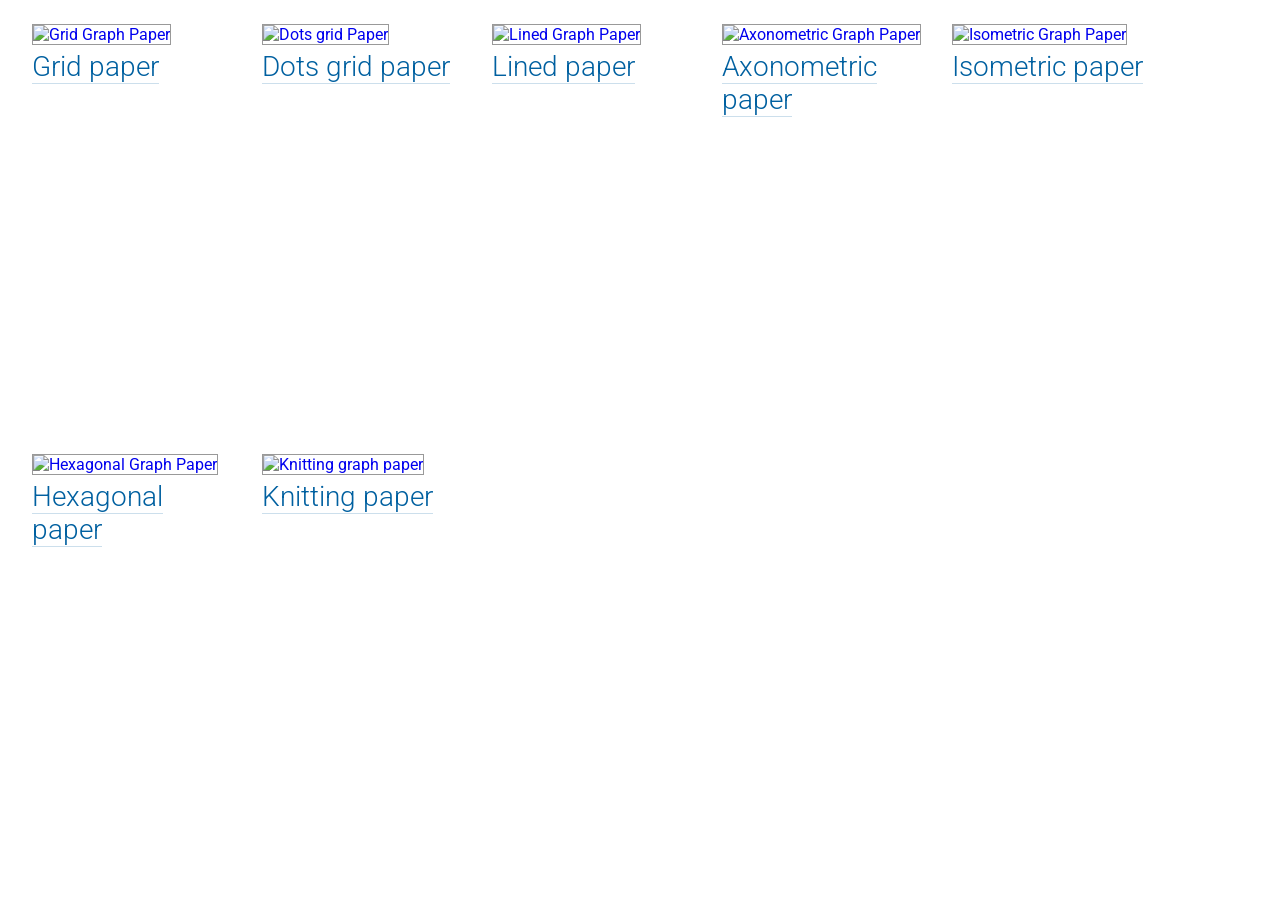
==== index.html @ 412adf3a "Add files via upload" ====
<!DOCTYPE html>
<html lang="En">
<head>
<meta charset="UTF-8">
<meta name="viewport" content="width=device-width, initial-scale=1.0">
<title>Useful PDF graph paper generator | graph4.me</title>
<link rel="stylesheet" type="text/css" href="/css/style.css">
<link href='https://fonts.googleapis.com/css?family=Roboto:300,400,500' rel='stylesheet' type='text/css'>
<meta name="description" content="Free online generator of blank printable graph paper A4 and Letter formats PDFs without labels and links: squared, dotted, lined, axonometric, isometric, hexagonal, millimeter, knitting.">
<meta name="msvalidate.01" content="FE4D413B3AB7DDF52B6E8BDF8EB95A81">
<meta name="p:domain_verify" content="b2574cb377a9726d5f98ace4961d4f7e">
<link rel="apple-touch-icon" sizes="57x57" href="favicon/grid/apple-touch-icon-57x57.png">
	<link rel="apple-touch-icon" sizes="60x60" href="favicon/grid/apple-touch-icon-60x60.png">
	<link rel="apple-touch-icon" sizes="72x72" href="favicon/grid/apple-touch-icon-72x72.png">
	<link rel="apple-touch-icon" sizes="76x76" href="favicon/grid/apple-touch-icon-76x76.png">
	<link rel="apple-touch-icon" sizes="114x114" href="favicon/grid/apple-touch-icon-114x114.png">
	<link rel="apple-touch-icon" sizes="120x120" href="favicon/grid/apple-touch-icon-120x120.png">
	<link rel="apple-touch-icon" sizes="144x144" href="favicon/grid/apple-touch-icon-144x144.png">
	<link rel="apple-touch-icon" sizes="152x152" href="favicon/grid/apple-touch-icon-152x152.png">
	<link rel="apple-touch-icon" sizes="180x180" href="favicon/grid/apple-touch-icon-180x180.png">
	<link rel="icon" type="image/png" href="favicon/grid/favicon-32x32.png" sizes="32x32">
	<link rel="icon" type="image/png" href="favicon/grid/favicon-194x194.png" sizes="194x194">
	<link rel="icon" type="image/png" href="favicon/grid/favicon-96x96.png" sizes="96x96">
	<link rel="icon" type="image/png" href="favicon/grid/android-chrome-192x192.png" sizes="192x192">
	<link rel="icon" type="image/png" href="favicon/grid/favicon-16x16.png" sizes="16x16">
	<link rel="manifest" href="favicon/grid/manifest.json">
	<link rel="mask-icon" href="favicon/grid/safari-pinned-tab.svg" color="#5bbad5">
	<meta name="apple-mobile-web-app-title" content="Graph paper generator">
	<meta name="application-name" content="Graph paper generator">
	<meta name="msapplication-TileColor" content="#da532c">
	<meta name="msapplication-TileImage" content="favicon/grid/mstile-144x144.png">
	<meta name="theme-color" content="#ffffff">

</head>
<body>
	<div class="container">
		<div class="section">
			<div class="row">
										<div class="icon-graph">
					<a href="grid.html">
						<img src="images/icon/grid-icon.png" alt="Grid Graph Paper" class="graphicon">
					</a>
					<h2><a href="grid.html">Grid paper</a></h2>
				</div>
				<div class="icon-graph">
					<a href="dots.html">
						<img src="images/icon/dots-icon.png" alt="Dots grid Paper" class="graphicon">
					</a>
					<h2><a href="dots.html">Dots grid paper</a></h2>
				</div>
				<div class="icon-graph">
					<a href="lined.html">
						<img src="images/icon/lined-icon.png" alt="Lined Graph Paper" class="graphicon">
					</a>
					<h2><a href="lined.html">Lined paper</a></h2>
				</div>
				<div class="icon-graph">
					<a href="axonometric.html">
						<img src="images/icon/axonometric-icon.png" alt="Axonometric Graph Paper" class="graphicon">
					</a>
					<h2><a href="axonometric.html">Axonometric paper</a></h2>
				</div>
				<div class="icon-graph">
					<a href="isometric.html">
						<img src="images/icon/isometric-icon.png" alt="Isometric Graph Paper" class="graphicon">
					</a>
					<h2><a href="isometric.html">Isometric paper</a></h2>
				</div>
				<!--<div class="icon-graph">
					<a href="isometricdots.html">
						<img src="images/icon/dots-icon.png" alt="Dots grid Paper" class="graphicon">
					</a>
					<h2><a href="isometricdots.html">Isometric dotted paper</a></h2>
				</div>-->
				<div class="icon-graph">
					<a href="hexagonal.html">
						<img src="images/icon/hexagonal-icon.png" alt="Hexagonal Graph Paper" class="graphicon">
					</a>
					<h2><a href="hexagonal.html">Hexagonal paper</a></h2>
				</div>
				<div class="icon-graph">
					<a href="knitting.html">
						<img src="images/icon/knitting-icon.png" alt="Knitting graph paper" class="graphicon">
					</a>
					<h2><a href="knitting.html">Knitting paper</a></h2>
				</div>
			</div>
		</div>
	</div>
<script>
  (function(i,s,o,g,r,a,m){i['GoogleAnalyticsObject']=r;i[r]=i[r]||function(){
  (i[r].q=i[r].q||[]).push(arguments)},i[r].l=1*new Date();a=s.createElement(o),
  m=s.getElementsByTagName(o)[0];a.async=1;a.src=g;m.parentNode.insertBefore(a,m)
  })(window,document,'script','//www.google-analytics.com/analytics.js','ga');

  ga('create', 'UA-71348600-1', 'auto');
  ga('send', 'pageview');

</script>

</body>
</html>
---- css/style.css ----
/*! normalize.css v3.0.2 | MIT License | git.io/normalize */
/**
 * 1. Set default font family to sans-serif.
 * 2. Prevent iOS text size adjust after orientation change, without disabling
 *    user zoom.
 */
html {
  font-family: sans-serif;
  /* 1 */
  -ms-text-size-adjust: 100%;
  /* 2 */
  -webkit-text-size-adjust: 100%;
  /* 2 */ }

/**
 * Remove default margin.
 */
body {
  margin: 0; }

/* HTML5 display definitions
   ========================================================================== */
/**
 * Correct `block` display not defined for any HTML5 element in IE 8/9.
 * Correct `block` display not defined for `details` or `summary` in IE 10/11
 * and Firefox.
 * Correct `block` display not defined for `main` in IE 11.
 */
article,
aside,
details,
figcaption,
figure,
footer,
header,
hgroup,
main,
menu,
nav,
section,
summary {
  display: block; }

/**
 * 1. Correct `inline-block` display not defined in IE 8/9.
 * 2. Normalize vertical alignment of `progress` in Chrome, Firefox, and Opera.
 */
audio,
canvas,
progress,
video {
  display: inline-block;
  /* 1 */
  vertical-align: baseline;
  /* 2 */ }

/**
 * Prevent modern browsers from displaying `audio` without controls.
 * Remove excess height in iOS 5 devices.
 */
audio:not([controls]) {
  display: none;
  height: 0; }

/**
 * Address `[hidden]` styling not present in IE 8/9/10.
 * Hide the `template` element in IE 8/9/11, Safari, and Firefox < 22.
 */
[hidden],
template {
  display: none; }

/* Links
   ========================================================================== */
/**
 * Remove the gray background color from active links in IE 10.
 */
a {
  background-color: transparent; }

/**
 * Improve readability when focused and also mouse hovered in all browsers.
 */
a:active,
a:hover {
  outline: 0; }

/* Text-level semantics
   ========================================================================== */
/**
 * Address styling not present in IE 8/9/10/11, Safari, and Chrome.
 */
abbr[title] {
  border-bottom: 1px dotted; }

/**
 * Address style set to `bolder` in Firefox 4+, Safari, and Chrome.
 */
b,
strong {
  font-weight: bold; }

/**
 * Address styling not present in Safari and Chrome.
 */
dfn {
  font-style: italic; }

/**
 * Address variable `h1` font-size and margin within `section` and `article`
 * contexts in Firefox 4+, Safari, and Chrome.
 */
h1 {
  font-size: 2em;
  margin: 0.67em 0; }

/**
 * Address styling not present in IE 8/9.
 */
mark {
  background: #ff0;
  color: #000; }

/**
 * Address inconsistent and variable font size in all browsers.
 */
small {
  font-size: 80%; }

/**
 * Prevent `sub` and `sup` affecting `line-height` in all browsers.
 */
sub,
sup {
  font-size: 75%;
  line-height: 0;
  position: relative;
  vertical-align: baseline; }

sup {
  top: -0.5em; }

sub {
  bottom: -0.25em; }

/* Embedded content
   ========================================================================== */
/**
 * Remove border when inside `a` element in IE 8/9/10.
 */
img {
  border: 0; }

/**
 * Correct overflow not hidden in IE 9/10/11.
 */
svg:not(:root) {
  overflow: hidden; }

/* Grouping content
   ========================================================================== */
/**
 * Address margin not present in IE 8/9 and Safari.
 */
figure {
  margin: 1em 40px; }

/**
 * Address differences between Firefox and other browsers.
 */
hr {
  -moz-box-sizing: content-box;
  box-sizing: content-box;
  height: 0; }

/**
 * Contain overflow in all browsers.
 */
pre {
  overflow: auto; }

/**
 * Address odd `em`-unit font size rendering in all browsers.
 */
code,
kbd,
pre,
samp {
  font-family: monospace, monospace;
  font-size: 1em; }

/* Forms
   ========================================================================== */
/**
 * Known limitation: by default, Chrome and Safari on OS X allow very limited
 * styling of `select`, unless a `border` property is set.
 */
/**
 * 1. Correct color not being inherited.
 *    Known issue: affects color of disabled elements.
 * 2. Correct font properties not being inherited.
 * 3. Address margins set differently in Firefox 4+, Safari, and Chrome.
 */
button,
input,
optgroup,
select,
textarea {
  color: inherit;
  /* 1 */
  font: inherit;
  /* 2 */
  margin: 0;
  /* 3 */ }

/**
 * Address `overflow` set to `hidden` in IE 8/9/10/11.
 */
button {
  overflow: visible; }

/**
 * Address inconsistent `text-transform` inheritance for `button` and `select`.
 * All other form control elements do not inherit `text-transform` values.
 * Correct `button` style inheritance in Firefox, IE 8/9/10/11, and Opera.
 * Correct `select` style inheritance in Firefox.
 */
button,
select {
  text-transform: none; }

/**
 * 1. Avoid the WebKit bug in Android 4.0.* where (2) destroys native `audio`
 *    and `video` controls.
 * 2. Correct inability to style clickable `input` types in iOS.
 * 3. Improve usability and consistency of cursor style between image-type
 *    `input` and others.
 */
/* 1 */
html input[type="button"],
button,
input[type="reset"],
input[type="submit"] {
  -webkit-appearance: button;
  /* 2 */
  cursor: pointer;
  /* 3 */ }

/**
 * Re-set default cursor for disabled elements.
 */
button[disabled],
html input[disabled] {
  cursor: default; }

/**
 * Remove inner padding and border in Firefox 4+.
 */
button::-moz-focus-inner,
input::-moz-focus-inner {
  border: 0;
  padding: 0; }

/**
 * Address Firefox 4+ setting `line-height` on `input` using `!important` in
 * the UA stylesheet.
 */
input {
  line-height: normal; }

/**
 * It's recommended that you don't attempt to style these elements.
 * Firefox's implementation doesn't respect box-sizing, padding, or width.
 *
 * 1. Address box sizing set to `content-box` in IE 8/9/10.
 * 2. Remove excess padding in IE 8/9/10.
 */
input[type="checkbox"],
input[type="radio"] {
  box-sizing: border-box;
  /* 1 */
  padding: 0;
  /* 2 */ }

/**
 * Fix the cursor style for Chrome's increment/decrement buttons. For certain
 * `font-size` values of the `input`, it causes the cursor style of the
 * decrement button to change from `default` to `text`.
 */
input[type="number"]::-webkit-inner-spin-button,
input[type="number"]::-webkit-outer-spin-button {
  height: auto; }

/**
 * 1. Address `appearance` set to `searchfield` in Safari and Chrome.
 * 2. Address `box-sizing` set to `border-box` in Safari and Chrome
 *    (include `-moz` to future-proof).
 */
input[type="search"] {
  -webkit-appearance: textfield;
  /* 1 */
  -moz-box-sizing: content-box;
  -webkit-box-sizing: content-box;
  /* 2 */
  box-sizing: content-box; }

/**
 * Remove inner padding and search cancel button in Safari and Chrome on OS X.
 * Safari (but not Chrome) clips the cancel button when the search input has
 * padding (and `textfield` appearance).
 */
input[type="search"]::-webkit-search-cancel-button,
input[type="search"]::-webkit-search-decoration {
  -webkit-appearance: none; }

/**
 * Define consistent border, margin, and padding.
 */
fieldset {
  border: 1px solid #c0c0c0;
  margin: 0 2px;
  padding: 0.35em 0.625em 0.75em; }

/**
 * 1. Correct `color` not being inherited in IE 8/9/10/11.
 * 2. Remove padding so people aren't caught out if they zero out fieldsets.
 */
legend {
  border: 0;
  /* 1 */
  padding: 0;
  /* 2 */ }

/**
 * Remove default vertical scrollbar in IE 8/9/10/11.
 */
textarea {
  overflow: auto; }

/**
 * Don't inherit the `font-weight` (applied by a rule above).
 * NOTE: the default cannot safely be changed in Chrome and Safari on OS X.
 */
optgroup {
  font-weight: bold; }

/* Tables
   ========================================================================== */
/**
 * Remove most spacing between table cells.
 */
table {
  border-collapse: collapse;
  border-spacing: 0; }

td,
th {
  padding: 0; }

html, body {
  font-family: 'Roboto', sans-serif; }

body {
  width: 100%;
  height: 100%; }

.container {
  margin: 0;
  width: 100%; }

.content {
  min-height: calc(100vh - 60px);
  position: relative; }

.page-footer {
  width: 100%;
  height: 60px;
  background-color: #bdbdbd;
  color: #000;
  font-size: 12px;
  font-weight: 300; }

.section {
  padding-top: 24px;
  padding-left: 20px; }

.row {
  width: 100%;
  min-height: 100%;
  display: table; }
  .row:after {
    content: "";
    display: table;
    clear: both; }

.leftdiv {
  width: 38px;
  background: #ffffff;
  position: absolute;
  top: 38px;
  left: 0;
  bottom: 60px;
  border-right: #bdbdbd 1px solid;
  display: none; }

.topdiv {
  min-width: 100%;
  background: #ffffff;
  height: 38px;
  position: absolute;
  top: 0;
  left: 0;
  border-bottom: #bdbdbd 1px solid;
  display: none; }

.rightdiv {
  width: 38px;
  background: #ffffff;
  position: absolute;
  top: 38px;
  right: 0;
  bottom: 60px;
  border-left: #bdbdbd 1px solid;
  display: none; }

.vline20mm {
  height: 100%;
  width: 1px;
  border: none;
  border-left: 1px solid #000;
  left: 20mm;
  position: absolute;
  bottom: 60px;
  display: none; }

.vline1quarterinch {
  height: 100%;
  width: 1px;
  border: none;
  border-left: 1px solid #000;
  left: 1.25in;
  position: absolute;
  bottom: 60px;
  display: none; }

.icon-graph {
  width: 230px;
  height: 400px;
  float: left;
  box-sizing: border-box;
  padding: 0 0.75rem;
  display: inline;
  margin-bottom: 30px; }

.graphicon {
  border: solid 1pt #999;
  margin: 0;
  width: 220px; }

a {
  text-decoration: none; }

h1 {
  font-size: 32px;
  margin-top: 78px;
  font-weight: 300;
  margin-bottom: 0;
  margin-left: -3px; }

h2 a:link {
  color: #0060a0;
  border-bottom: 1px solid;
  border-bottom-color: rgba(0, 96, 160, 0.2); }

h2 a:hover {
  color: #d04000;
  border-bottom-color: rgba(255, 218, 202, 0.5); }

h2 {
  font-size: 28px;
  margin-top: 5px;
  font-weight: 300; }

h5 {
  font-size: 14px;
  font-weight: 300;
  margin-bottom: 5px;
  color: #686868; }

blockquote {
  margin: 10px 0;
  padding-left: 10px;
  border-left: 2px solid #ee6e73; }

.flow-text {
  font-weight: 300; }

.flow-text a {
  text-decoration: underline; }

.graphgenerator {
  margin-left: 50%;
  max-width: 45%;
  min-width: 30%; }

.h-first {
  margin-top: 14px; }

.h-second {
  margin-top: 17px; }

.h-third {
  margin-top: 21px; }

.h-fourth {
  margin-top: 20px; }

.download {
  margin-top: 34px;
  font-size: 20px;
  font-weight: 300; }

.btn {
  border: #bdbdbd solid 1px;
  border-radius: 2px;
  display: inline-block;
  width: 100px;
  height: 31px;
  line-height: 32px;
  margin-bottom: 3px;
  outline: 0;
  padding: 0;
  vertical-align: middle;
  -webkit-tap-highlight-color: transparent; }

.btn.disabled, .btn:disabled {
  background-color: #ccc;
  box-shadow: none;
  color: #fff;
  cursor: default; }
  .btn.disabled *, .btn:disabled * {
    pointer-events: none; }
  .btn.disabled:hover, .btn:disabled:hover {
    background-color: #ccc;
    color: #fff; }

.btn i {
  font-size: 14px;
  line-height: inherit; }

.btn {
  text-decoration: none;
  font-size: 14px;
  color: #000;
  background-color: #fff;
  text-align: center;
  letter-spacing: .5px;
  transition: .2s ease-out;
  cursor: pointer; }
  .btn:hover {
    background-color: #d9d9d9; }

.btn-block {
  display: block; }

.btn-floating {
  display: inline-block;
  color: #fff;
  position: relative;
  overflow: hidden;
  z-index: 1;
  width: 40px;
  height: 40px;
  line-height: 40px;
  padding: 0;
  background-color: #D3D3D3;
  border-radius: 50%;
  text-align: center;
  transition: .3s;
  cursor: pointer;
  vertical-align: middle; }
  .btn-floating:hover {
    background-color: #666; }
  .btn-floating:before {
    border-radius: 0; }

.bordergreen {
  border: #66bb6a solid 1px; }

.borderblue {
  border: #42a5f5 solid 1px; }

.bordergray {
  border: #bdbdbd solid 1px; }

.borderblack {
  border: #000 solid 1px; }

.borderorange {
  border: #FF8800 solid 1px; }

.borderinvert {
  border: #bdbdbd solid 1px;
  background: #e0e0e0;
  color: White;
  letter-spacing: 2px;
  font-weight: 300; }

.bordersolid {
  border: #bdbdbd solid 1px; }

.borderdashed {
  border: #bdbdbd dashed 1px; }

.borderdotted {
  border: #bdbdbd dotted 1px; }

.active {
  background: #ccc; }

.hone {
  white-space: nowrap; }

.hone h1 {
  display: inline-block; }

.menu {
  display: inline-block;
  vertical-align: middle; }

/*
 *  Remodal - v1.0.6
 *  Responsive, lightweight, fast, synchronized with CSS animations, fully customizable modal window plugin with declarative configuration and hash tracking.
 *  http://vodkabears.github.io/remodal/
 *
 *  Made by Ilya Makarov
 *  Under MIT License
 */
/* ==========================================================================
   Remodal's necessary styles
   ========================================================================== */
/* Hide scroll bar */
html.remodal-is-locked {
  overflow: hidden;
  -ms-touch-action: none;
  touch-action: none; }

/* Anti FOUC */
.remodal,
[data-remodal-id] {
  display: none; }

/* Necessary styles of the overlay */
.remodal-overlay {
  position: fixed;
  z-index: 9999;
  top: -5000px;
  right: -5000px;
  bottom: -5000px;
  left: -5000px;
  display: none; }

/* Necessary styles of the wrapper */
.remodal-wrapper {
  position: fixed;
  z-index: 10000;
  top: 0;
  right: 0;
  bottom: 0;
  left: 0;
  display: none;
  overflow: auto;
  text-align: center;
  -webkit-overflow-scrolling: touch; }

.remodal-wrapper:after {
  display: inline-block;
  height: 100%;
  margin-left: -0.05em;
  content: ""; }

/* Fix iPad, iPhone glitches */
.remodal-overlay,
.remodal-wrapper {
  -webkit-backface-visibility: hidden;
  backface-visibility: hidden; }

/* Necessary styles of the modal dialog */
.remodal {
  position: relative;
  outline: none;
  -webkit-text-size-adjust: 100%;
  -moz-text-size-adjust: 100%;
  -ms-text-size-adjust: 100%;
  text-size-adjust: 100%; }

.remodal-is-initialized {
  /* Disable Anti-FOUC */
  display: inline-block; }

/*
 *  Remodal - v1.0.6
 *  Responsive, lightweight, fast, synchronized with CSS animations, fully customizable modal window plugin with declarative configuration and hash tracking.
 *  http://vodkabears.github.io/remodal/
 *
 *  Made by Ilya Makarov
 *  Under MIT License
 */
/* ==========================================================================
   Remodal's default mobile first theme
   ========================================================================== */
/* Default theme styles for the background */
.remodal-bg.remodal-is-opening,
.remodal-bg.remodal-is-opened {
  -webkit-filter: blur(3px);
  filter: blur(3px); }

/* Default theme styles of the overlay */
.remodal-overlay {
  background: rgba(43, 46, 56, 0.9); }

.remodal-overlay.remodal-is-opening,
.remodal-overlay.remodal-is-closing {
  -webkit-animation-duration: 0.3s;
  animation-duration: 0.3s;
  -webkit-animation-fill-mode: forwards;
  animation-fill-mode: forwards; }

.remodal-overlay.remodal-is-opening {
  -webkit-animation-name: remodal-overlay-opening-keyframes;
  animation-name: remodal-overlay-opening-keyframes; }

.remodal-overlay.remodal-is-closing {
  -webkit-animation-name: remodal-overlay-closing-keyframes;
  animation-name: remodal-overlay-closing-keyframes; }

/* Default theme styles of the wrapper */
.remodal-wrapper {
  padding: 10px 10px 0; }

/* Default theme styles of the modal dialog */
.remodal {
  -webkit-box-sizing: border-box;
  box-sizing: border-box;
  width: 100%;
  margin-bottom: 10px;
  padding: 35px;
  -webkit-transform: translate3d(0, 0, 0);
  transform: translate3d(0, 0, 0);
  color: #2b2e38;
  background: #fff; }

.remodal.remodal-is-opening,
.remodal.remodal-is-closing {
  -webkit-animation-duration: 0.3s;
  animation-duration: 0.3s;
  -webkit-animation-fill-mode: forwards;
  animation-fill-mode: forwards; }

.remodal.remodal-is-opening {
  -webkit-animation-name: remodal-opening-keyframes;
  animation-name: remodal-opening-keyframes; }

.remodal.remodal-is-closing {
  -webkit-animation-name: remodal-closing-keyframes;
  animation-name: remodal-closing-keyframes; }

/* Vertical align of the modal dialog */
.remodal,
.remodal-wrapper:after {
  vertical-align: middle; }

/* Close button */
.remodal-close {
  position: absolute;
  top: 0;
  right: 0;
  display: block;
  overflow: visible;
  width: 35px;
  height: 35px;
  margin: 0;
  padding: 0;
  cursor: pointer;
  -webkit-transition: color 0.2s;
  transition: color 0.2s;
  text-decoration: none;
  color: #95979c;
  border: 0;
  outline: 0;
  background: transparent; }

.remodal-close:hover,
.remodal-close:focus {
  color: #2b2e38; }

.remodal-close:before {
  font-family: Arial, "Helvetica CY", "Nimbus Sans L", sans-serif !important;
  font-size: 25px;
  line-height: 35px;
  position: absolute;
  top: 0;
  left: 0;
  display: block;
  width: 35px;
  content: "\00d7";
  text-align: center; }

/* Dialog buttons */
.remodal-confirm,
.remodal-cancel {
  font: inherit;
  display: inline-block;
  overflow: visible;
  min-width: 110px;
  margin: 0;
  padding: 12px 0;
  cursor: pointer;
  -webkit-transition: background 0.2s;
  transition: background 0.2s;
  text-align: center;
  vertical-align: middle;
  text-decoration: none;
  border: 0;
  outline: 0; }

.remodal-confirm {
  color: #fff;
  background: #81c784; }

.remodal-confirm:hover,
.remodal-confirm:focus {
  background: #66bb6a; }

.remodal-cancel {
  color: #fff;
  background: #e57373; }

.remodal-cancel:hover,
.remodal-cancel:focus {
  background: #ef5350; }

/* Remove inner padding and border in Firefox 4+ for the button tag. */
.remodal-confirm::-moz-focus-inner,
.remodal-cancel::-moz-focus-inner,
.remodal-close::-moz-focus-inner {
  padding: 0;
  border: 0; }

/* Keyframes
   ========================================================================== */
@-webkit-keyframes remodal-opening-keyframes {
  from {
    -webkit-transform: scale(1.05);
    transform: scale(1.05);
    opacity: 0; }
  to {
    -webkit-transform: none;
    transform: none;
    opacity: 1; } }

@keyframes remodal-opening-keyframes {
  from {
    -webkit-transform: scale(1.05);
    transform: scale(1.05);
    opacity: 0; }
  to {
    -webkit-transform: none;
    transform: none;
    opacity: 1; } }

@-webkit-keyframes remodal-closing-keyframes {
  from {
    -webkit-transform: scale(1);
    transform: scale(1);
    opacity: 1; }
  to {
    -webkit-transform: scale(0.95);
    transform: scale(0.95);
    opacity: 0; } }

@keyframes remodal-closing-keyframes {
  from {
    -webkit-transform: scale(1);
    transform: scale(1);
    opacity: 1; }
  to {
    -webkit-transform: scale(0.95);
    transform: scale(0.95);
    opacity: 0; } }

@-webkit-keyframes remodal-overlay-opening-keyframes {
  from {
    opacity: 0; }
  to {
    opacity: 1; } }

@keyframes remodal-overlay-opening-keyframes {
  from {
    opacity: 0; }
  to {
    opacity: 1; } }

@-webkit-keyframes remodal-overlay-closing-keyframes {
  from {
    opacity: 1; }
  to {
    opacity: 0; } }

@keyframes remodal-overlay-closing-keyframes {
  from {
    opacity: 1; }
  to {
    opacity: 0; } }

/* Media queries
   ========================================================================== */
@media only screen and (min-width: 641px) {
  .remodal {
    max-width: 800px; } }

/* IE8
   ========================================================================== */
.lt-ie9 .remodal-overlay {
  background: #2b2e38; }

.lt-ie9 .remodal {
  width: 700px; }

@media screen and (max-width: 1000px) {
  .graphgenerator {
    margin-left: 25%;
    width: 80%; } }

@media screen and (max-width: 600px) {
  .graphgenerator {
    margin-left: 50px;
    width: 80%; } }

@media screen and (max-width: 450px) {
  .graphgenerator {
    margin-left: 35px;
    width: 85%;
    max-width: 85%;
    min-width: 30%; }
  .leftdiv {
    width: 18px;
    background: #ffffff;
    min-height: calc(100vh - 98px);
    position: absolute;
    top: 18px;
    left: 0;
    bottom: 60px;
    border-right: #bdbdbd 1px solid; }
  .topdiv {
    min-width: 100%;
    background: #ffffff;
    height: 18px;
    position: absolute;
    top: 0;
    left: 0;
    border-bottom: #bdbdbd 1px solid; }
  .rightdiv {
    width: 18px;
    background: #ffffff;
    min-height: calc(100vh - 98px);
    position: absolute;
    top: 18px;
    right: 0;
    bottom: 60px;
    border-left: #bdbdbd 1px solid; }
  h1 {
    font-size: 28px;
    margin-top: 35px;
    font-weight: 300;
    margin-bottom: 0;
    margin-left: -3px; } }
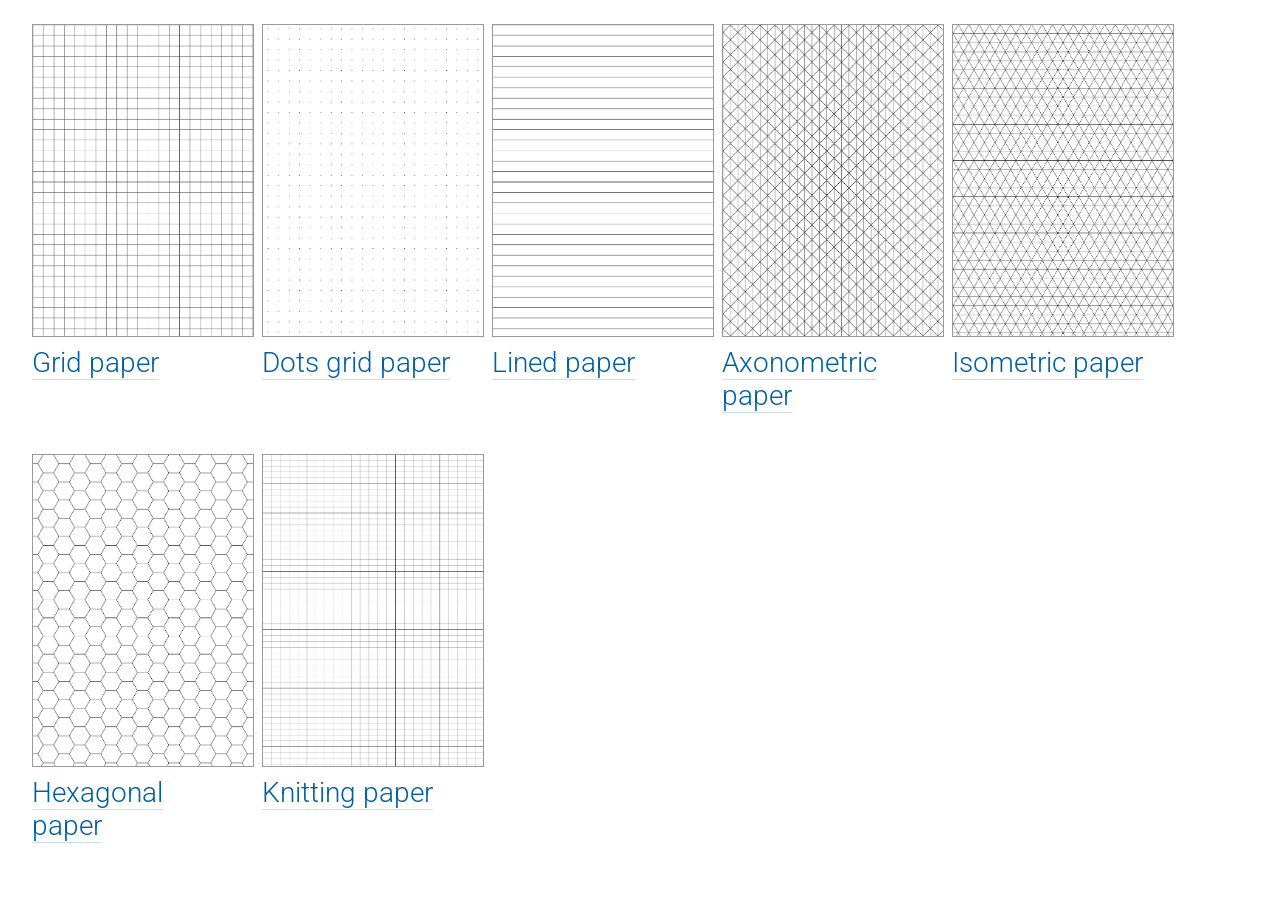
==== commit be863a6c: "Update index.html" ====
--- a/index.html
+++ b/index.html
@@ -37,8 +37,8 @@
 		<div class="section">
 			<div class="row">
 										<div class="icon-graph">
-					<a href="grid.html">
-						<img src="images/icon/grid-icon.png" alt="Grid Graph Paper" class="graphicon">
+					<a href="grid">
+						<img src="/images/icon/grid-icon.png" alt="Grid Graph Paper" class="graphicon">
 					</a>
 					<h2><a href="grid.html">Grid paper</a></h2>
 				</div>
